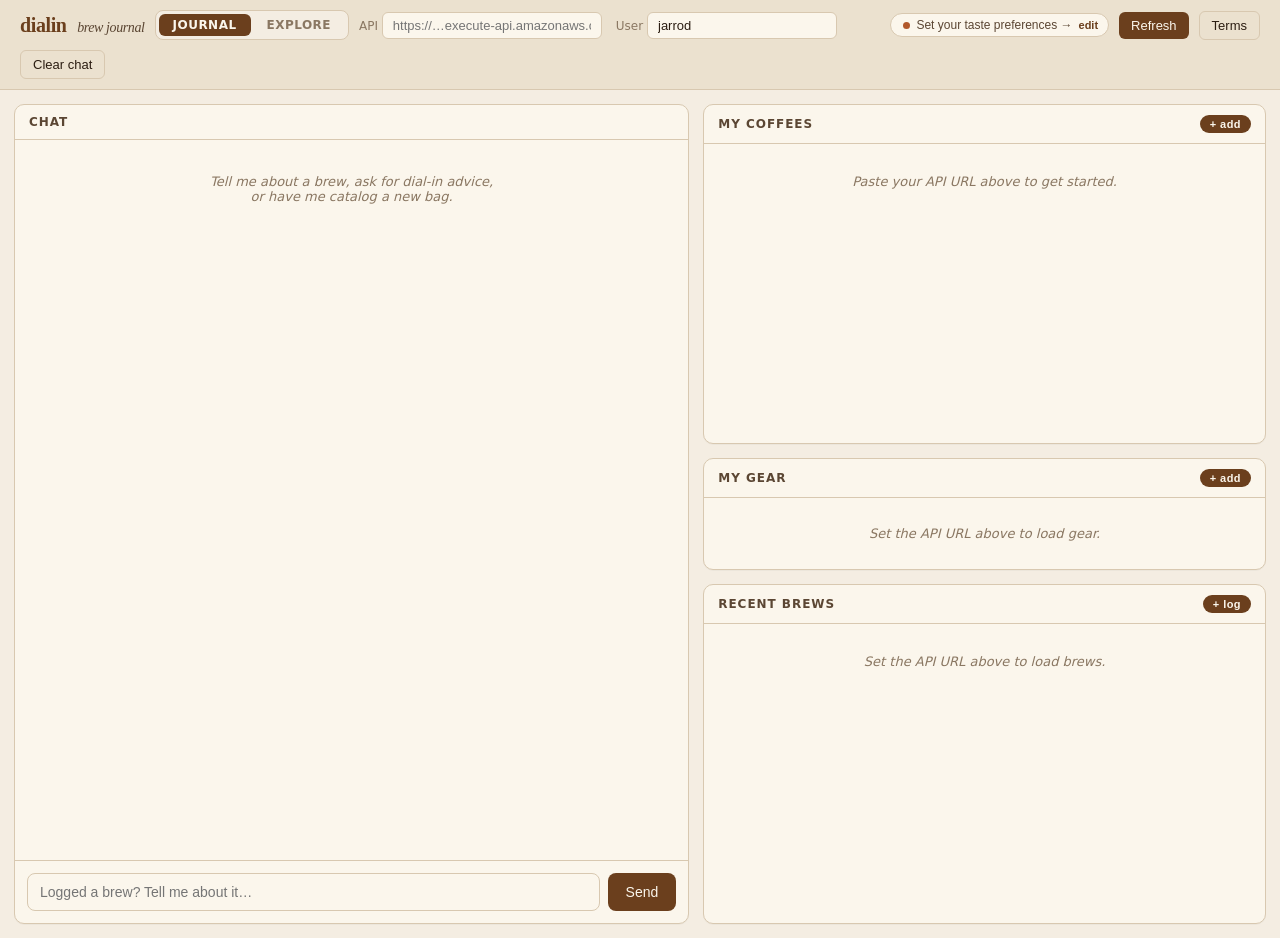
==== web/index.html @ e733ff42 "Enhance roaster listing and city filtering capabilities - Updated the `list_roasters` function to in" ====
<!doctype html>
<html lang="en">
  <head>
    <meta charset="utf-8" />
    <meta name="viewport" content="width=device-width, initial-scale=1" />
    <title>dialin · journal</title>
    <link rel="stylesheet" href="shared.css" />
    <style>
      /* ── journal-specific layout ───────────────────────────────────────── */
      main {
        display: grid;
        grid-template-columns: 1.2fr 1fr;
        gap: 14px; padding: 14px;
        height: calc(100vh - 52px);
      }
      .col { display: flex; flex-direction: column; gap: 14px; min-height: 0; }

      /* chat */
      .messages {
        flex: 1; overflow-y: auto; padding: 14px;
        display: flex; flex-direction: column; gap: 10px;
      }
      .bubble {
        max-width: 85%; padding: 10px 12px; border-radius: 12px;
        font-size: 14px; line-height: 1.5; word-wrap: break-word;
        border: 1px solid var(--line);
      }
      .bubble.user { background: #efe4d2; align-self: flex-end; border-bottom-right-radius: 4px; white-space: pre-wrap; }
      .bubble.bot  { background: #fffaf0; align-self: flex-start; border-bottom-left-radius: 4px; }
      .bubble.bot p { margin: 0 0 6px; }
      .bubble.bot p:last-child { margin-bottom: 0; }
      .bubble.bot code { background: var(--bg-2); border-radius: 3px; padding: 1px 4px; font-size: 12px; font-family: monospace; }
      .bubble small { display: block; color: var(--muted); font-size: 11px; margin-top: 4px; }
      .bubble.bot strong { font-weight: 600; }
      .composer {
        display: flex; gap: 8px; padding: 12px; border-top: 1px solid var(--line);
      }
      .composer input {
        flex: 1; background: var(--paper); color: var(--ink);
        border: 1px solid var(--line); border-radius: 8px;
        padding: 10px 12px; font-size: 14px;
      }
      .composer button {
        background: var(--accent); color: var(--paper); border: none;
        border-radius: 8px; padding: 0 18px; cursor: pointer; font-size: 14px;
      }
      .composer button:disabled { opacity: 0.5; cursor: not-allowed; }

      /* coffee cards */
      .coffee-list { padding: 10px; overflow-y: auto; flex: 1; }
      .coffee-card {
        background: var(--bg-2); border: 1px solid var(--line); border-radius: 8px;
        padding: 10px 12px; margin-bottom: 8px;
      }
      .coffee-card .row { display: flex; justify-content: space-between; align-items: baseline; gap: 8px; }
      .coffee-card .name {
        font-family: ui-serif, Georgia, serif; font-size: 15px; font-weight: 600;
      }
      .coffee-card .roaster { color: var(--accent); font-size: 12px; text-transform: uppercase; letter-spacing: 0.05em; }
      .coffee-card .meta { color: var(--muted); font-size: 12px; margin-top: 4px; display: flex; gap: 10px; flex-wrap: wrap; }
      .coffee-card .actions { display: flex; gap: 6px; margin-top: 8px; }
      .coffee-card button {
        background: transparent; color: var(--accent); border: 1px solid var(--line);
        padding: 3px 9px; border-radius: 6px; font-size: 11px; cursor: pointer;
      }
      .coffee-card button:hover { background: var(--bg); }
      .coffee-card .stock { font-variant-numeric: tabular-nums; font-weight: 600; color: var(--ink-2); font-size: 12px; }
      .coffee-card.low .stock { color: var(--warn); }

      /* brews */
      .brews { padding: 10px; overflow-y: auto; flex: 1; }
      .brew-row {
        display: grid; grid-template-columns: auto 1fr auto auto;
        gap: 10px; padding: 8px 4px; border-bottom: 1px dashed var(--line); font-size: 13px;
        align-items: start;
      }
      .brew-row:last-child { border-bottom: none; }
      .brew-row .when { color: var(--muted); font-variant-numeric: tabular-nums; font-size: 12px; padding-top: 2px; }
      .brew-row .what { display: flex; flex-direction: column; gap: 2px; }
      .brew-row .what .top { display: flex; gap: 8px; align-items: baseline; flex-wrap: wrap; }
      .brew-row .method {
        background: var(--accent); color: var(--paper); padding: 1px 8px;
        border-radius: 999px; font-size: 11px; font-weight: 600; letter-spacing: 0.04em;
      }
      .brew-row .params { color: var(--ink-2); font-size: 12px; font-variant-numeric: tabular-nums; }
      .brew-row .taste { color: var(--muted); font-size: 12px; font-style: italic; margin-top: 2px; }
      .brew-row .rating { color: var(--accent-2); font-weight: 700; font-variant-numeric: tabular-nums; white-space: nowrap; }
      .brew-row .actions { display: flex; gap: 4px; flex-shrink: 0; }
      .brew-row .actions button {
        background: transparent; color: var(--accent); border: 1px solid var(--line);
        padding: 2px 6px; border-radius: 5px; font-size: 10px; cursor: pointer;
      }
      .brew-row .actions button:hover { background: var(--bg-2); }
      .brew-row .actions button.danger { color: var(--bad); }

      /* ── onboarding overlay ────────────────────────────────────────────── */
      .onboard-overlay {
        position: fixed; inset: 0; z-index: 300;
        background: rgba(43,29,18,0.88);
        display: none; align-items: center; justify-content: center;
        padding: 20px;
      }
      .onboard-overlay.open { display: flex; }
      .onboard-card {
        background: var(--paper); border-radius: 18px;
        padding: 32px 28px; width: 520px; max-width: 100%;
        display: flex; flex-direction: column; gap: 18px;
        box-shadow: 0 40px 100px rgba(0,0,0,0.35);
        border: 1px solid var(--line);
      }
      .onboard-header { text-align: center; }
      .onboard-logo {
        font-family: ui-serif, Georgia, serif;
        font-size: 32px; font-weight: 700; color: var(--accent);
        letter-spacing: -0.02em; margin-bottom: 4px;
      }
      .onboard-sub { margin: 0; color: var(--muted); font-size: 13px; }
      .onboard-divider {
        height: 1px; background: var(--line); margin: 0;
      }
      .onboard-messages {
        display: flex; flex-direction: column; gap: 10px;
        max-height: 260px; overflow-y: auto;
        min-height: 60px;
      }
      .onboard-messages .bubble { max-width: 88%; }
      .onboard-messages .typing {
        align-self: flex-start; color: var(--muted);
        font-size: 13px; font-style: italic; padding: 4px 0;
      }
      .onboard-composer {
        display: flex; gap: 8px;
      }
      .onboard-composer input {
        flex: 1; background: var(--paper); color: var(--ink);
        border: 1px solid var(--line); border-radius: 8px;
        padding: 10px 12px; font-size: 14px;
      }
      .onboard-composer input:focus { outline: none; border-color: var(--accent); }
      .onboard-composer button {
        background: var(--accent); color: var(--paper); border: none;
        border-radius: 8px; padding: 0 18px; cursor: pointer; font-size: 14px;
        white-space: nowrap;
      }
      .onboard-composer button:disabled { opacity: 0.5; cursor: not-allowed; }
      .onboard-footer {
        display: flex; align-items: center; justify-content: space-between;
        padding-top: 4px;
      }
      .onboard-footer .skip-btn {
        background: none; border: none; color: var(--muted);
        font-size: 12px; cursor: pointer; text-decoration: underline;
        padding: 0;
      }
      .onboard-footer .skip-btn:hover { color: var(--ink); }
      .onboard-footer .done-btn {
        background: var(--accent); color: var(--paper); border: none;
        padding: 9px 20px; border-radius: 8px; font-size: 13px;
        font-weight: 600; cursor: pointer; opacity: 0.4;
        transition: opacity 0.2s;
      }
      .onboard-footer .done-btn.ready { opacity: 1; }
      .onboard-progress {
        display: flex; gap: 5px; justify-content: center;
      }
      .onboard-dot {
        width: 6px; height: 6px; border-radius: 50%;
        background: var(--line); transition: background 0.3s;
      }
      .onboard-dot.filled { background: var(--accent-2); }
    </style>
  </head>
  <body>
    <header>
      <h1>dialin <span>brew journal</span></h1>
      <nav class="page-nav">
        <a href="index.html" class="active">journal</a>
        <a href="explore.html">explore</a>
      </nav>
      <label>API <input id="api-base" placeholder="https://…execute-api.amazonaws.com" /></label>
      <span id="legacy-user-row" class="legacy-user-row">
        <label>User <input id="user-id" class="user" value="jarrod" /></label>
      </span>
      <div id="clerk-auth-root" class="clerk-auth-root" style="display: none;"></div>
      <div class="grow"></div>
      <button id="prefs-chip" class="prefs-chip" type="button" title="Edit preferences">
        <span class="dot"></span>
        <span class="text" id="prefs-chip-text">Set your taste preferences →</span>
        <span class="edit">edit</span>
      </button>
      <button id="refresh">Refresh</button>
      <button type="button" id="glossary-btn" class="ghost">Terms</button>
      <button id="reset" class="ghost">Clear chat</button>
    </header>

    <main>
      <section class="panel">
        <h2>chat</h2>
        <div id="messages" class="messages"></div>
        <form id="composer" class="composer">
          <input id="msg" placeholder="Logged a brew? Tell me about it…" autocomplete="off" />
          <button id="send" type="submit">Send</button>
        </form>
      </section>

      <div class="col">
        <section class="panel" style="flex: 1 1 0; min-height: 120px;">
          <h2>my coffees <div class="grow"></div>
            <button class="tiny" id="add-coffee-btn">+ add</button>
          </h2>
          <div id="coffee-list" class="coffee-list"></div>
        </section>

        <section class="panel" style="flex: 0 1 auto; max-height: 26%;">
          <h2>my gear <div class="grow"></div>
            <button class="tiny" id="add-equip-btn">+ add</button>
          </h2>
          <div id="equip-list" class="equip-list"></div>
        </section>

        <section class="panel" style="flex: 1 1 0; min-height: 140px;">
          <h2>recent brews <div class="grow"></div>
            <button class="tiny" id="add-brew-btn">+ log</button>
          </h2>
          <div id="brews" class="brews"></div>
        </section>
      </div>
    </main>

    <!-- Add coffee modal -->
    <div class="modal-bg" id="coffee-modal">
      <div class="modal">
        <h3>Add a coffee</h3>
        <form id="coffee-form" class="grid">
          <label class="full">Roaster
            <select name="roasterId" required><option value="">—</option></select>
          </label>
          <label>Coffee name<input name="name" required placeholder="Wote Ethiopia" /></label>
          <label>Origin<input name="origin" placeholder="Ethiopia" /></label>
          <label>Process<input name="process" placeholder="washed" /></label>
          <label>Roast date<input name="roastDate" type="date" /></label>
          <label>Bag weight (g)<input name="weightG" type="number" step="1" min="0" /></label>
          <label class="full">Notes<textarea name="notes" placeholder="flavor notes from the bag…"></textarea></label>
        </form>
        <div class="modal-actions">
          <button type="button" data-close>Cancel</button>
          <button type="button" class="primary" id="coffee-submit">Add</button>
        </div>
      </div>
    </div>

    <!-- Add / edit roaster modal (inline add from coffee form) -->
    <div class="modal-bg" id="roaster-modal">
      <div class="modal">
        <h3 id="roaster-modal-title">Add a roaster</h3>
        <form id="roaster-form" class="grid">
          <label>Name<input name="name" required placeholder="Sey" /></label>
          <label>City<input name="city" placeholder="Brooklyn" /></label>
          <label>Country<input name="country" placeholder="US" value="US" /></label>
          <label>Website<input name="website" placeholder="https://seycoffee.com" /></label>
          <label class="full">Notes<textarea name="notes" placeholder="ships fresh, great Ethiopians…"></textarea></label>
        </form>
        <div class="modal-actions">
          <button type="button" data-close>Cancel</button>
          <button type="button" class="primary" id="roaster-submit">Add</button>
        </div>
      </div>
    </div>

    <!-- Log brew modal -->
    <div class="modal-bg" id="brew-modal">
      <div class="modal">
        <h3>Log a brew</h3>
        <form id="brew-form" class="grid">
          <label class="full">Coffee
            <select name="coffeeId" required></select>
          </label>
          <label>Method
            <select name="method" required>
              <option>V60</option><option>AeroPress</option><option>Espresso</option>
              <option>Chemex</option><option>Kalita</option><option>Origami</option>
              <option>OXO Rapid Brewer</option>
              <option>FrenchPress</option><option>Moka</option><option>ColdBrew</option>
            </select>
          </label>
          <label>Rating (1-10)<input name="rating" type="number" min="1" max="10" /></label>
          <label>Dose (g)<input name="doseG" type="number" step="0.1" min="0" /></label>
          <label>Yield / water (g)<input name="yieldG" type="number" step="1" min="0" /></label>
          <label>Time (sec)<input name="timeS" type="number" min="0" /></label>
          <label>Temp (°C)<input name="tempC" type="number" step="0.5" min="0" /></label>
          <label>Grind setting<input name="grind" placeholder="Ode 5" /></label>
          <label>Grinder
            <select name="grinderId"><option value="">—</option></select>
          </label>
          <label>Machine
            <select name="machineId"><option value="">—</option></select>
          </label>
          <label>Brewer
            <select name="brewerId"><option value="">—</option></select>
          </label>
          <label class="full">Taste<input name="taste" placeholder="balanced, sour, bitter…" /></label>
          <label class="full">Notes<textarea name="notes"></textarea></label>
        </form>
        <div class="modal-actions">
          <button type="button" data-close>Cancel</button>
          <button type="button" class="primary" id="brew-submit">Log</button>
        </div>
      </div>
    </div>

    <!-- Add / edit equipment modal -->
    <div class="modal-bg" id="equip-modal">
      <div class="modal">
        <h3>Add gear</h3>
        <form id="equip-form" class="grid">
          <label>Type
            <select name="equipType" required>
              <option value="GRINDER">Grinder</option>
              <option value="MACHINE">Espresso machine</option>
              <option value="BREWER">Brewer</option>
              <option value="KETTLE">Kettle</option>
            </select>
          </label>
          <label>Name<input name="name" placeholder="Niche Zero" required /></label>
          <label>Brand<input name="brand" placeholder="Niche" /></label>
          <label>Model<input name="model" placeholder="Zero" /></label>
          <label class="full">Notes<textarea name="notes" placeholder="burrs, mods, anything memorable…"></textarea></label>
        </form>
        <div class="modal-actions">
          <button type="button" data-close>Cancel</button>
          <button type="button" class="primary" id="equip-submit">Add</button>
        </div>
      </div>
    </div>

    <!-- Edit brew modal -->
    <div class="modal-bg" id="brew-edit-modal">
      <div class="modal">
        <h3>Edit brew</h3>
        <form id="brew-edit-form" class="grid">
          <input type="hidden" name="brewId" />
          <label>Method
            <select name="method" required>
              <option>V60</option><option>AeroPress</option><option>Espresso</option>
              <option>Chemex</option><option>Kalita</option><option>Origami</option>
              <option>OXO Rapid Brewer</option>
              <option>FrenchPress</option><option>Moka</option><option>ColdBrew</option>
            </select>
          </label>
          <label>Rating (1-10)<input name="rating" type="number" min="1" max="10" /></label>
          <label>Dose (g)<input name="doseG" type="number" step="0.1" min="0" /></label>
          <label>Yield / water (g)<input name="yieldG" type="number" step="1" min="0" /></label>
          <label>Time (sec)<input name="timeS" type="number" min="0" /></label>
          <label>Temp (°C)<input name="tempC" type="number" step="0.5" min="0" /></label>
          <label>Grind setting<input name="grind" placeholder="Ode 5" /></label>
          <label>Grinder<select name="grinderId"><option value="">—</option></select></label>
          <label>Machine<select name="machineId"><option value="">—</option></select></label>
          <label>Brewer<select name="brewerId"><option value="">—</option></select></label>
          <label class="full">Taste<input name="taste" placeholder="balanced, sour, bitter…" /></label>
          <label class="full">Notes<textarea name="notes"></textarea></label>
        </form>
        <div class="modal-actions">
          <button type="button" data-close>Cancel</button>
          <button type="button" class="primary" id="brew-edit-submit">Save changes</button>
        </div>
      </div>
    </div>

    <!-- Preferences modal -->
    <div class="modal-bg" id="prefs-modal">
      <div class="modal" style="min-width: 440px; max-width: 540px;">
        <h3>Taste preferences</h3>
        <form id="prefs-form" class="grid">
          <label>Home city<input name="homeCity" placeholder="Phoenix, AZ" /></label>
          <label>Roast level
            <select name="preferredRoastLevel">
              <option value="">—</option>
              <option value="ultralight">ultralight (Nordic-style clarity)</option>
              <option value="light">light</option>
              <option value="medium-light">medium-light</option>
              <option value="medium">medium</option>
              <option value="medium-dark">medium-dark</option>
              <option value="dark">dark</option>
            </select>
          </label>
          <label>Experimental / co-ferment lots
            <select name="experimentalPreference">
              <option value="">— neutral</option>
              <option value="open">open to them</option>
              <option value="seek">actively seek them</option>
            </select>
          </label>
          <label class="full">How you find coffee
            <div class="chip-input-group" data-field="discoveryChannels">
              <input class="chip-input" placeholder="subscription boxes, IG drops, Sprudge, cafés…" />
            </div>
          </label>
          <label class="full">Preferred origins
            <div class="chip-input-group" data-field="preferredOrigins">
              <input class="chip-input" placeholder="Ethiopia, Kenya…" />
            </div>
          </label>
          <label class="full">Preferred processes
            <div class="chip-input-group" data-field="preferredProcesses">
              <input class="chip-input" placeholder="washed, natural, anaerobic…" />
            </div>
          </label>
          <label class="full">Favorite roasters
            <div class="chip-input-group" data-field="favoriteRoasters">
              <input class="chip-input" placeholder="Sey, Shoebox, Dak…" />
            </div>
          </label>
          <label class="full">Favorite cafes
            <div class="chip-input-group" data-field="favoriteCafes">
              <input class="chip-input" placeholder="Devoción, Heart…" />
            </div>
          </label>
          <label class="full">Disliked notes
            <div class="chip-input-group" data-field="dislikedNotes">
              <input class="chip-input" placeholder="smoky, ashy…" />
            </div>
          </label>
          <label class="full">Notes<textarea name="notes" placeholder="anything else the bot should remember"></textarea></label>
        </form>
        <div class="modal-actions">
          <button type="button" data-close>Cancel</button>
          <button type="button" class="primary" id="prefs-submit">Save</button>
        </div>
      </div>
    </div>

    <!-- Onboarding overlay (first-time setup) -->
    <div id="onboard-overlay" class="onboard-overlay">
      <div class="onboard-card">
        <div class="onboard-header">
          <div class="onboard-logo">☕ dialin</div>
          <p class="onboard-sub">your specialty coffee dial-in coach</p>
        </div>
        <hr class="onboard-divider" />
        <div id="onboard-messages" class="onboard-messages"></div>
        <form id="onboard-composer" class="onboard-composer">
          <input id="onboard-msg" placeholder="Type your answer…" autocomplete="off" />
          <button id="onboard-send" type="submit">Send</button>
        </form>
        <div class="onboard-progress">
          <div class="onboard-dot" id="odot-0"></div>
          <div class="onboard-dot" id="odot-1"></div>
          <div class="onboard-dot" id="odot-2"></div>
          <div class="onboard-dot" id="odot-3"></div>
        </div>
        <div class="onboard-footer">
          <button class="skip-btn" id="onboard-skip">Skip setup</button>
          <button class="done-btn" id="onboard-done">Done, let's brew! →</button>
        </div>
      </div>
    </div>

    <div id="toast" class="toast"></div>

    <script src="dialin-config.js"></script>
    <script src="shared.js?v=8"></script>
    <script>
      // ── DOM refs ──────────────────────────────────────────────────────────
      const apiInput    = document.getElementById("api-base");
      const userInput   = document.getElementById("user-id");
      const messagesEl  = document.getElementById("messages");
      const composer    = document.getElementById("composer");
      const msgInput    = document.getElementById("msg");
      const sendBtn     = document.getElementById("send");
      const coffeeListEl = document.getElementById("coffee-list");
      const equipListEl  = document.getElementById("equip-list");
      const brewsEl      = document.getElementById("brews");
      const coffeeForm   = document.getElementById("coffee-form");
      const brewForm     = document.getElementById("brew-form");
      const equipForm    = document.getElementById("equip-form");
      const roasterForm  = document.getElementById("roaster-form");
      const prefsForm    = document.getElementById("prefs-form");
      const coffeeModal  = document.getElementById("coffee-modal");
      const roasterModal = document.getElementById("roaster-modal");
      const brewModal    = document.getElementById("brew-modal");
      const equipModal   = document.getElementById("equip-modal");
      const brewEditModal = document.getElementById("brew-edit-modal");
      const prefsModal   = document.getElementById("prefs-modal");
      const toastEl      = document.getElementById("toast");
      const refreshBtn   = document.getElementById("refresh");

      // ── state ─────────────────────────────────────────────────────────────
      let _equipmentCache = [];
      let _roasterCache   = [];
      let _pendingRoasterSelectField = null;
      let _pendingGearSelectField    = null;
      let _editingBrewId  = null;

      initSharedInputs(
        () => { _onboardBooted = false; loadAll(); },
        () => { _onboardBooted = false; renderChat(); loadAll(); }
      );

      // ── chat ──────────────────────────────────────────────────────────────
      function chatStorageKey() {
        return "dialin.chat." + storageUserKey();
      }
      function loadChat() {
        try { return trimChatHistory(JSON.parse(localStorage.getItem(chatStorageKey()) || "[]")); }
        catch { return []; }
      }
      function saveChat(history) {
        localStorage.setItem(chatStorageKey(), JSON.stringify(trimChatHistory(history)));
      }

      function addBubble(role, text) {
        const div = document.createElement("div");
        div.className = "bubble " + (role === "USER" ? "user" : "bot");
        if (role === "BOT") renderMarkdown(div, text);
        else div.textContent = text;
        messagesEl.appendChild(div);
        messagesEl.scrollTop = messagesEl.scrollHeight;
      }

      function renderChat() {
        messagesEl.innerHTML = "";
        const hist = loadChat();
        if (!hist.length) {
          messagesEl.innerHTML =
            '<div class="empty">Tell me about a brew, ask for dial-in advice,<br>or have me catalog a new bag.</div>';
          return;
        }
        hist.forEach((m) => addBubble(m.role, m.text));
      }

      composer.addEventListener("submit", async (e) => {
        e.preventDefault();
        const text = msgInput.value.trim();
        if (!text) return;
        const history = loadChat();
        addBubble("USER", text);
        msgInput.value = "";
        sendBtn.disabled = true;
        try {
          const data = await api("/chat", {
            method: "POST",
            body: authedJsonBody(withClientTimezone({ message: text, history })),
          });
          if (data.history) saveChat(data.history);
          else saveChat([...history, { role: "USER", text }, { role: "BOT", text: data.reply }]);
          addBubble("BOT", data.reply || "(no reply)");
          await loadRoasters();
          await loadCoffees();
          loadEquipment(); loadBrews();
        } catch (err) {
          addBubble("BOT", "[error] " + err.message);
        } finally {
          sendBtn.disabled = false;
          msgInput.focus();
        }
      });

      document.getElementById("reset").addEventListener("click", () => {
        localStorage.removeItem(chatStorageKey());
        renderChat();
      });

      // ── coffees ───────────────────────────────────────────────────────────
      /** Denormalized `roaster` from API or resolve from `_roasterCache` by `roasterId`. */
      function coffeeRoasterLabel(c) {
        const t = (c.roaster || "").trim();
        if (t) return t;
        const rid = String(c.roasterId || "").trim();
        if (rid && _roasterCache.length) {
          const hit = _roasterCache.find((r) => r.roasterId === rid);
          if (hit && (hit.name || "").trim()) return hit.name.trim();
        }
        return "";
      }

      async function loadCoffees() {
        if (!apiInput.value.trim()) return;
        try {
          const data = await api(withLegacyUserQuery("/coffees"));
          renderCoffees(data.coffees || []);
          fillCoffeeSelect(data.coffees || []);
        } catch (err) {
          coffeeListEl.innerHTML = `<div class="empty">${err.message}</div>`;
        }
      }

      function renderCoffees(items) {
        if (!items.length) {
          coffeeListEl.innerHTML = '<div class="empty">No coffees yet. Click + add.</div>';
          return;
        }
        coffeeListEl.innerHTML = "";
        items.forEach((c) => {
          const rn = coffeeRoasterLabel(c);
          const ds = daysSince(c.roastDate);
          const card = document.createElement("div");
          const lowStock = c.gramsRemaining != null && c.gramsRemaining < 50;
          card.className = "coffee-card" + (lowStock ? " low" : "");
          card.innerHTML = `
            <div class="row">
              <span class="name">${escapeHtml(c.name)}</span>
              ${c.gramsRemaining != null ? `<span class="stock">${c.gramsRemaining}g left</span>` : ""}
            </div>
            ${rn ? `<div class="roaster">${escapeHtml(rn)}</div>` : ""}
            <div class="meta">
              ${c.origin ? `<span>${escapeHtml(c.origin)}</span>` : ""}
              ${c.process ? `<span>${escapeHtml(c.process)}</span>` : ""}
              ${ds != null ? `<span>${ds}d since roast</span>` : ""}
            </div>
            <div class="actions">
              <button data-action="brew" data-id="${c.coffeeId}">Log brew</button>
              <button data-action="archive" data-id="${c.coffeeId}" class="danger">Archive</button>
            </div>
          `;
          coffeeListEl.appendChild(card);
        });

        coffeeListEl.querySelectorAll('[data-action="brew"]').forEach((btn) => {
          btn.addEventListener("click", () => {
            brewForm.elements.coffeeId.value = btn.dataset.id;
            openModal(brewModal);
          });
        });
        coffeeListEl.querySelectorAll('[data-action="archive"]').forEach((btn) => {
          btn.addEventListener("click", async () => {
            if (!confirm("Archive this coffee?")) return;
            try {
              await api(`/coffees/${encodeURIComponent(btn.dataset.id)}`, {
                method: "PATCH",
                body: authedJsonBody({ archived: true }),
              });
              toast("Coffee archived");
              loadCoffees();
            } catch (err) { toast(err.message, true); }
          });
        });
      }

      function fillCoffeeSelect(items) {
        const sel = brewForm.elements.coffeeId;
        if (!sel) return;
        const prev = sel.value;
        sel.innerHTML = '<option value="">—</option>';
        items.forEach((c) => {
          const opt = document.createElement("option");
          opt.value = c.coffeeId;
          const rn = coffeeRoasterLabel(c);
          opt.textContent = rn ? `${c.name} — ${rn}` : c.name;
          sel.appendChild(opt);
        });
        if (prev) sel.value = prev;
      }

      // ── brews ─────────────────────────────────────────────────────────────
      async function loadBrews() {
        if (!apiInput.value.trim()) return;
        try {
          const data = await api(withLegacyUserQuery("/brews", "limit=20"));
          renderBrews(data.brews || []);
        } catch (err) {
          brewsEl.innerHTML = `<div class="empty">${err.message}</div>`;
        }
      }

      function renderBrews(items) {
        if (!items.length) {
          brewsEl.innerHTML = '<div class="empty">No brews logged yet.</div>';
          return;
        }
        brewsEl.innerHTML = "";
        items.forEach((b) => {
          const dose = b.doseG, yld = b.yieldG ?? b.waterG;
          const ratio = b.ratio ? `1:${Number(b.ratio).toFixed(1)}` : "";
          const time = b.timeS ? `${Math.floor(b.timeS/60)}:${String(b.timeS%60).padStart(2,"0")}` : "";
          const params = [
            dose ? `${dose}g` : "",
            yld  ? `→ ${yld}g` : "",
            ratio, time,
            b.grind ? `grind ${b.grind}` : "",
          ].filter(Boolean).join("  ·  ");

          const row = document.createElement("div");
          row.className = "brew-row";
          row.innerHTML = `
            <div class="when">${fmtTime(b.createdAt)}</div>
            <div class="what">
              <div class="top">
                <span class="method">${escapeHtml(b.method)}</span>
                <span class="params">${escapeHtml(params)}</span>
              </div>
              ${b.taste ? `<div class="taste">${escapeHtml(b.taste)}${b.notes ? " — " + escapeHtml(b.notes) : ""}</div>` : (b.notes ? `<div class="taste">${escapeHtml(b.notes)}</div>` : "")}
            </div>
            <div class="rating">${b.rating ? b.rating + "/10" : ""}</div>
            <div class="actions">
              <button data-action="edit-brew" data-brew='${JSON.stringify(b).replace(/'/g, "&#39;")}'>Edit</button>
              <button data-action="del-brew" data-id="${b.brewId}" class="danger">Del</button>
            </div>
          `;
          brewsEl.appendChild(row);
        });

        brewsEl.querySelectorAll('[data-action="edit-brew"]').forEach((btn) => {
          btn.addEventListener("click", () => openEditBrewModal(JSON.parse(btn.dataset.brew)));
        });
        brewsEl.querySelectorAll('[data-action="del-brew"]').forEach((btn) => {
          btn.addEventListener("click", async () => {
            if (!confirm("Delete this brew permanently?")) return;
            try {
              await api(withLegacyUserQuery(`/brews/${encodeURIComponent(btn.dataset.id)}`), { method: "DELETE" });
              toast("Brew deleted.");
              await loadBrews();
            } catch (err) { toast(err.message, true); }
          });
        });
      }

      function openEditBrewModal(b) {
        _editingBrewId = b.brewId;
        const f = document.getElementById("brew-edit-form");
        f.elements.brewId.value  = b.brewId;
        f.elements.method.value  = b.method || "V60";
        f.elements.rating.value  = b.rating || "";
        f.elements.doseG.value   = b.doseG  || "";
        f.elements.yieldG.value  = b.yieldG ?? b.waterG ?? "";
        f.elements.timeS.value   = b.timeS  || "";
        f.elements.tempC.value   = b.tempC  || "";
        f.elements.grind.value   = b.grind  || "";
        f.elements.taste.value   = b.taste  || "";
        f.elements.notes.value   = b.notes  || "";
        fillEquipSelectsInForm(f);
        setTimeout(() => {
          if (b.grinderId) f.elements.grinderId.value = b.grinderId;
          if (b.machineId) f.elements.machineId.value = b.machineId;
          if (b.brewerId)  f.elements.brewerId.value  = b.brewerId;
        }, 30);
        openModal(brewEditModal);
      }

      function fillEquipSelectsInForm(f) {
        [["grinderId","GRINDER"], ["machineId","MACHINE"], ["brewerId","BREWER"]].forEach(([field, type]) => {
          const sel = f.elements[field];
          if (!sel) return;
          sel.innerHTML = '<option value="">—</option>';
          _equipmentCache.filter(e => (e.equipType || "").toString().toUpperCase() === type).forEach(e => {
            const opt = document.createElement("option");
            opt.value = e.equipId; opt.textContent = e.name;
            sel.appendChild(opt);
          });
        });
      }

      // ── roasters (silent — only for coffee form dropdown) ─────────────────
      async function loadRoasters() {
        if (!apiInput.value.trim()) return;
        try {
          const data = await api(withLegacyUserQuery("/roasters"));
          _roasterCache = data.roasters || [];
          fillRoasterSelect(_roasterCache);
        } catch { /* silent */ }
      }

      function fillRoasterSelect(items) {
        const sel = coffeeForm.elements.roasterId;
        if (!sel) return;
        const prev = sel.value;
        sel.innerHTML = '<option value="">—</option>';
        items.forEach((r) => {
          const opt = document.createElement("option");
          opt.value = r.roasterId;
          opt.textContent = r.city ? `${r.name} (${r.city})` : r.name;
          sel.appendChild(opt);
        });
        const addNew = document.createElement("option");
        addNew.value = "__add_new_roaster__";
        addNew.textContent = "+ Add new roaster…";
        sel.appendChild(addNew);
        if (prev && prev !== "__add_new_roaster__") sel.value = prev;

        sel.onchange = () => {
          if (sel.value !== "__add_new_roaster__") return;
          sel.value = "";
          _pendingRoasterSelectField = "roasterId";
          resetRoasterModal();
          openModal(roasterModal);
        };
      }

      let _editingRoasterId = null;
      function resetRoasterModal() {
        _editingRoasterId = null;
        roasterForm.reset();
        roasterForm.elements.country.value = "US";
        document.getElementById("roaster-modal-title").textContent = "Add a roaster";
        document.getElementById("roaster-submit").textContent = "Add";
      }

      // ── equipment ─────────────────────────────────────────────────────────
      const EQUIP_TYPE_LABELS = { GRINDER: "Grinder", MACHINE: "Machine", BREWER: "Brewer", KETTLE: "Kettle" };
      const GEAR_FIELD_TO_TYPE = { grinderId: "GRINDER", machineId: "MACHINE", brewerId: "BREWER" };
      const ADD_NEW_VALUE = "__add_new__";
      let _editingEquipId = null;

      async function loadEquipment() {
        if (!apiInput.value.trim()) return;
        try {
          const data = await api(withLegacyUserQuery("/equipment"));
          _equipmentCache = data.equipment || [];
          renderEquipment(_equipmentCache);
          fillEquipSelects(_equipmentCache);
        } catch (err) {
          equipListEl.innerHTML = `<div class="empty">${err.message}</div>`;
        }
      }

      function renderEquipment(items) {
        if (!items.length) {
          equipListEl.innerHTML = '<div class="empty">No gear yet. Click + add.</div>';
          return;
        }
        equipListEl.innerHTML = "";
        items.forEach((e) => {
          const sub = [e.brand, e.model].filter(Boolean).join(" ");
          const row = document.createElement("div");
          row.className = "equip-row";
          row.innerHTML = `
            <div class="type">${escapeHtml(EQUIP_TYPE_LABELS[e.equipType] || e.equipType)}</div>
            <div>
              <div class="name">${escapeHtml(e.name)}</div>
              ${sub ? `<div class="meta">${escapeHtml(sub)}</div>` : ""}
              <div class="actions">
                <button data-action="edit" data-id="${e.equipId}">Edit</button>
                <button data-action="archive" data-id="${e.equipId}" class="danger">Retire</button>
              </div>
            </div>
          `;
          equipListEl.appendChild(row);
        });
        equipListEl.querySelectorAll('[data-action="edit"]').forEach((btn) => {
          btn.addEventListener("click", () => {
            const item = _equipmentCache.find(e => e.equipId === btn.dataset.id);
            if (item) openEditEquipModal(item);
          });
        });
        equipListEl.querySelectorAll('[data-action="archive"]').forEach((btn) => {
          btn.addEventListener("click", async () => {
            if (!confirm("Retire this gear?")) return;
            try {
              await api(`/equipment/${encodeURIComponent(btn.dataset.id)}`, {
                method: "PATCH", body: authedJsonBody({ archived: true }),
              });
              toast("Gear retired");
              loadEquipment();
            } catch (err) { toast(err.message, true); }
          });
        });
      }

      function fillEquipSelects(items) {
        for (const [field, type] of Object.entries(GEAR_FIELD_TO_TYPE)) {
          const sel = brewForm.elements[field];
          if (!sel) continue;
          const prev = sel.value;
          sel.innerHTML = '<option value="">—</option>';
          items.filter(e => (e.equipType || "").toString().toUpperCase() === type).forEach(e => {
            const opt = document.createElement("option");
            opt.value = e.equipId; opt.textContent = e.name;
            sel.appendChild(opt);
          });
          const addNew = document.createElement("option");
          addNew.value = ADD_NEW_VALUE; addNew.textContent = "+ Add new gear…";
          sel.appendChild(addNew);
          if (prev && prev !== ADD_NEW_VALUE) sel.value = prev;
        }
      }

      function wireBrewGearSelects() {
        for (const field of Object.keys(GEAR_FIELD_TO_TYPE)) {
          const sel = brewForm.elements[field];
          if (!sel) continue;
          sel.addEventListener("change", () => {
            if (sel.value !== ADD_NEW_VALUE) return;
            sel.value = "";
            _pendingGearSelectField = field;
            equipForm.elements.equipType.value = GEAR_FIELD_TO_TYPE[field];
            openModal(equipModal);
          });
        }
      }

      function openEditEquipModal(item) {
        _editingEquipId = item.equipId;
        equipForm.elements.equipType.value = (item.equipType || "GRINDER").toString().toUpperCase();
        equipForm.elements.name.value  = item.name  || "";
        equipForm.elements.brand.value = item.brand || "";
        equipForm.elements.model.value = item.model || "";
        equipForm.elements.notes.value = item.notes || "";
        equipModal.querySelector("h3").textContent = "Edit gear";
        document.getElementById("equip-submit").textContent = "Save";
        openModal(equipModal);
      }

      function resetEquipModal() {
        _editingEquipId = null;
        equipForm.reset();
        equipModal.querySelector("h3").textContent = "Add gear";
        document.getElementById("equip-submit").textContent = "Add";
      }

      // ── preferences chip ──────────────────────────────────────────────────
      const CHIP_FIELDS = ["discoveryChannels","preferredOrigins","preferredProcesses","favoriteRoasters","favoriteCafes","dislikedNotes"];

      function renderPrefsChip(p) {
        const parts = [];
        if (p.homeCity)               parts.push(p.homeCity);
        if (p.preferredRoastLevel)    parts.push(p.preferredRoastLevel + " roasts");
        if (p.experimentalPreference === "seek") parts.push("seeks experimental lots");
        else if (p.experimentalPreference === "open") parts.push("open to experimental lots");
        if (p.discoveryChannels?.length) parts.push(p.discoveryChannels.slice(0, 2).join(", "));
        if (p.preferredOrigins?.length) parts.push(p.preferredOrigins.slice(0,3).join(", "));
        if (p.preferredProcesses?.length) parts.push(p.preferredProcesses.slice(0,2).join("/"));
        document.getElementById("prefs-chip-text").textContent =
          parts.length ? parts.join(" · ") : "Set your taste preferences →";
      }

      async function loadPreferences() {
        if (!apiInput.value.trim()) return;
        try {
          const data = await api(withLegacyUserQuery("/profile"));
          renderPrefsChip(data.profile || {});
        } catch { /* silent */ }
      }

      function renderChipField(field, values) {
        const group = prefsForm.querySelector(`.chip-input-group[data-field="${field}"]`);
        if (!group) return;
        group.querySelectorAll(".chip").forEach(c => c.remove());
        const input = group.querySelector(".chip-input");
        values.forEach((v) => {
          const chip = document.createElement("span");
          chip.className = "chip"; chip.dataset.value = v;
          chip.innerHTML = `${escapeHtml(v)}<button type="button" aria-label="remove">×</button>`;
          chip.querySelector("button").addEventListener("click", () => chip.remove());
          group.insertBefore(chip, input);
        });
      }
      function readChipField(field) {
        const group = prefsForm.querySelector(`.chip-input-group[data-field="${field}"]`);
        return group ? [...group.querySelectorAll(".chip")].map(c => c.dataset.value) : [];
      }

      document.getElementById("prefs-chip").addEventListener("click", async () => {
        if (!apiInput.value.trim()) return;
        try {
          const data = await api(withLegacyUserQuery("/profile"));
          const p = data.profile || {};
          prefsForm.elements.homeCity.value = p.homeCity || "";
          prefsForm.elements.preferredRoastLevel.value = p.preferredRoastLevel || "";
          prefsForm.elements.experimentalPreference.value = p.experimentalPreference || "";
          prefsForm.elements.notes.value = p.notes || "";
          CHIP_FIELDS.forEach(f => renderChipField(f, p[f] || []));
          openModal(prefsModal);
        } catch (err) { toast(err.message, true); }
      });

      prefsForm.querySelectorAll(".chip-input-group").forEach((group) => {
        const input = group.querySelector(".chip-input");
        const field = group.dataset.field;
        input.addEventListener("keydown", (ev) => {
          if (ev.key === "Enter" || ev.key === ",") {
            ev.preventDefault();
            const val = input.value.trim().replace(/,$/, "");
            if (val && !readChipField(field).map(v => v.toLowerCase()).includes(val.toLowerCase())) {
              renderChipField(field, [...readChipField(field), val]);
            }
            input.value = "";
          } else if (ev.key === "Backspace" && !input.value) {
            group.querySelectorAll(".chip").forEach((c, i, a) => { if (i === a.length - 1) c.remove(); });
          }
        });
        input.addEventListener("blur", () => {
          const val = input.value.trim();
          if (val) { renderChipField(field, [...readChipField(field), val]); input.value = ""; }
        });
      });

      // ── form submit handlers ──────────────────────────────────────────────
      document.getElementById("coffee-submit").addEventListener("click", async () => {
        const fd = new FormData(coffeeForm);
        const body = {};
        for (const [k, v] of fd.entries()) {
          if (!v) continue;
          body[k] = k === "weightG" ? Number(v) : v;
        }
        if (body.roasterId) {
          const r = _roasterCache.find(r => r.roasterId === body.roasterId);
          if (r) body.roaster = r.name;
        }
        try {
          await api("/coffees", { method: "POST", body: authedJsonBody(body) });
          coffeeForm.reset(); closeModal(coffeeModal); toast("Coffee added"); loadCoffees();
        } catch (err) { toast(err.message, true); }
      });

      document.getElementById("brew-submit").addEventListener("click", async () => {
        const fd = new FormData(brewForm);
        const body = {};
        const nums = new Set(["doseG","yieldG","tempC"]);
        const ints = new Set(["rating","timeS"]);
        for (const [k, v] of fd.entries()) {
          if (!v) continue;
          body[k] = nums.has(k) ? Number(v) : ints.has(k) ? parseInt(v,10) : v;
        }
        try {
          await api("/brews", { method: "POST", body: authedJsonBody(body) });
          brewForm.reset(); closeModal(brewModal); toast("Brew logged"); loadBrews(); loadCoffees();
        } catch (err) { toast(err.message, true); }
      });

      const equipSubmitBtn = document.getElementById("equip-submit");
      document.getElementById("equip-submit").addEventListener("click", async () => {
        if (equipSubmitBtn.dataset.saving === "1") return;
        equipSubmitBtn.dataset.saving = "1";
        equipSubmitBtn.disabled = true;
        const fd = new FormData(equipForm);
        const body = {};
        for (const [k, v] of fd.entries()) { if (v) body[k] = v; }
        try {
          if (_editingEquipId) {
            await api(`/equipment/${encodeURIComponent(_editingEquipId)}`, { method: "PATCH", body: authedJsonBody(body) });
            resetEquipModal(); closeModal(equipModal); toast("Gear updated"); loadEquipment();
          } else {
            const data = await api("/equipment", { method: "POST", body: authedJsonBody(body) });
            const newId = data?.equipment?.equipId;
            const nr = data?.nameResolution;
            resetEquipModal(); closeModal(equipModal);
            let msg = "Gear added";
            if (data?.nameResolution?.reusedDuplicate) {
              msg = "Already in your gear list (no duplicate)";
            } else if (nr?.kind === "alias" && data?.equipment?.name) {
              msg = `Gear added as “${data.equipment.name}” (recognized name)`;
            } else if (nr?.kind === "whitespace") {
              msg = "Gear added (cleaned up spacing)";
            }
            toast(msg);
            await loadEquipment();
            if (_pendingGearSelectField && newId) {
              const sel = brewForm.elements[_pendingGearSelectField];
              if (sel) sel.value = newId;
            }
            _pendingGearSelectField = null;
          }
        } catch (err) { toast(err.message, true); }
        finally {
          equipSubmitBtn.dataset.saving = "0";
          equipSubmitBtn.disabled = false;
        }
      });

      document.getElementById("roaster-submit").addEventListener("click", async () => {
        const fd = new FormData(roasterForm);
        const body = {};
        for (const [k, v] of fd.entries()) { if (v) body[k] = v; }
        try {
          if (_editingRoasterId) {
            await api(`/roasters/${encodeURIComponent(_editingRoasterId)}`, { method: "PATCH", body: authedJsonBody(body) });
            resetRoasterModal(); closeModal(roasterModal); toast("Roaster updated"); await loadRoasters();
          } else {
            const data = await api("/roasters", { method: "POST", body: authedJsonBody(body) });
            const newId = data?.roaster?.roasterId;
            resetRoasterModal(); closeModal(roasterModal); toast("Roaster added");
            await loadRoasters();
            if (_pendingRoasterSelectField && newId) {
              const sel = coffeeForm.elements[_pendingRoasterSelectField];
              if (sel) sel.value = newId;
            }
            _pendingRoasterSelectField = null;
          }
        } catch (err) { toast(err.message, true); }
      });

      document.getElementById("prefs-submit").addEventListener("click", async () => {
        const fd = new FormData(prefsForm);
        const body = {};
        const homeCity = (fd.get("homeCity") || "").trim();
        const roastLevel = (fd.get("preferredRoastLevel") || "").trim();
        const notes = (fd.get("notes") || "").trim();
        if (homeCity)    body.homeCity = homeCity;
        if (roastLevel)  body.preferredRoastLevel = roastLevel;
        if (notes)       body.notes = notes;
        body.experimentalPreference = (fd.get("experimentalPreference") || "").trim();
        CHIP_FIELDS.forEach(f => { body[f] = readChipField(f); });
        try {
          const data = await api("/profile", { method: "PATCH", body: authedJsonBody(body) });
          renderPrefsChip(data.profile || {});
          closeModal(prefsModal); toast("Preferences saved");
        } catch (err) { toast(err.message, true); }
      });

      document.getElementById("brew-edit-submit").addEventListener("click", async () => {
        const f = document.getElementById("brew-edit-form");
        if (!f.reportValidity()) return;
        const fd = new FormData(f);
        const brewId = fd.get("brewId");
        const body = {};
        ["doseG","yieldG","timeS","tempC","rating"].forEach(k => { if (fd.get(k)) body[k] = parseFloat(fd.get(k)); });
        ["method","grind","taste","notes","grinderId","machineId","brewerId"].forEach(k => { if (fd.get(k)) body[k] = fd.get(k); });
        try {
          await api(withLegacyUserQuery(`/brews/${encodeURIComponent(brewId)}`), {
            method: "PATCH", body: authedJsonBody(body),
          });
          toast("Brew updated."); closeModal(brewEditModal); _editingBrewId = null; await loadBrews();
        } catch (err) { toast(err.message, true); }
      });

      // ── modal wiring ──────────────────────────────────────────────────────
      initModalClose((bg) => {
        if (bg === equipModal)    { _pendingGearSelectField = null; resetEquipModal(); }
        if (bg === roasterModal)  { _pendingRoasterSelectField = null; resetRoasterModal(); }
        if (bg === brewEditModal) _editingBrewId = null;
      });
      initCoffeeGlossary("glossary-btn");

      document.getElementById("add-coffee-btn").addEventListener("click", () => openModal(coffeeModal));
      document.getElementById("add-brew-btn").addEventListener("click",   () => openModal(brewModal));
      document.getElementById("add-equip-btn").addEventListener("click",  () => openModal(equipModal));
      refreshBtn.addEventListener("click", loadAll);
      wireBrewGearSelects();

      // ── onboarding ────────────────────────────────────────────────────────
      const onboardOverlay  = document.getElementById("onboard-overlay");
      const onboardMessages = document.getElementById("onboard-messages");
      const onboardComposer = document.getElementById("onboard-composer");
      const onboardMsg      = document.getElementById("onboard-msg");
      const onboardSend     = document.getElementById("onboard-send");
      const onboardSkip     = document.getElementById("onboard-skip");
      const onboardDone     = document.getElementById("onboard-done");

      // How many exchanges before "Done" lights up
      const ONBOARD_QUESTIONS = 4;
      // Hidden seed that triggers the bot's welcoming/question flow
      const ONBOARD_SEED =
        "I'm opening dialin for the very first time. Welcome me warmly in one sentence, " +
        "then ask me these 4 questions one at a time (one question per message): " +
        "(1) Where am I based? → save with update_preferences homeCity. " +
        "(2) What brew methods do I use at home? → save with update_preferences. " +
        "(3) What flavor notes do I love in coffee? → save preferredOrigins / preferredProcesses / notes. " +
        "(4) Any roasters or cafes I already love? → Save all names to update_preferences " +
        "favoriteRoasters / favoriteCafes. Create at most **3** roasters and **3** cafes as entities " +
        "this turn (add_roaster / add_cafe; hasCafe: true when a roaster has a physical bar). " +
        "If they list more, say you'll add the rest later and only create the top few. " +
        "After question 4 is answered, confirm what you created/saved in a brief list, " +
        "then say they're all set and can update anytime via the preferences chip.";

      let _onboardHistory = [];
      let _onboardExchanges = 0;
      let _onboardBooted = false;

      function onboardStorageKey() {
        return "dialin.onboarded." + storageUserKey();
      }

      function markOnboarded() {
        localStorage.setItem(onboardStorageKey(), "true");
      }

      function needsOnboarding() {
        if (!apiInput.value.trim()) return false;
        if (typeof clerkConfigured === "function" && clerkConfigured()) {
          if (!window.__clerk?.user?.id) return false;
        }
        return !localStorage.getItem(onboardStorageKey());
      }

      function addOnboardBubble(role, text) {
        const div = document.createElement("div");
        div.className = "bubble " + (role === "USER" ? "user" : "bot");
        if (role === "BOT") renderMarkdown(div, text);
        else div.textContent = text;
        onboardMessages.appendChild(div);
        onboardMessages.scrollTop = onboardMessages.scrollHeight;
      }

      function showTyping() {
        const t = document.createElement("div");
        t.className = "typing"; t.id = "onboard-typing"; t.textContent = "thinking…";
        onboardMessages.appendChild(t);
        onboardMessages.scrollTop = onboardMessages.scrollHeight;
        return t;
      }

      function updateDots(n) {
        for (let i = 0; i < ONBOARD_QUESTIONS; i++) {
          document.getElementById(`odot-${i}`)?.classList.toggle("filled", i < n);
        }
        if (n >= ONBOARD_QUESTIONS) onboardDone.classList.add("ready");
      }

      async function startOnboarding() {
        onboardOverlay.classList.add("open");
        onboardMsg.focus();
        if (_onboardBooted) return;
        _onboardBooted = true;

        const typing = showTyping();
        onboardSend.disabled = true;
        try {
          const data = await api("/chat", {
            method: "POST",
            body: authedJsonBody(withClientTimezone({ message: ONBOARD_SEED, history: [] })),
          });
          typing.remove();
          _onboardHistory = data.history || [
            { role: "USER", text: ONBOARD_SEED },
            { role: "BOT",  text: data.reply },
          ];
          addOnboardBubble("BOT", data.reply || "Welcome to dialin!");
        } catch (err) {
          typing.remove();
          addOnboardBubble("BOT", "Hey! Welcome to dialin. Let's set up your profile — where are you based?");
        } finally {
          onboardSend.disabled = false;
          onboardMsg.focus();
        }
      }

      onboardComposer.addEventListener("submit", async (e) => {
        e.preventDefault();
        const text = onboardMsg.value.trim();
        if (!text) return;
        onboardMsg.value = "";
        addOnboardBubble("USER", text);
        onboardSend.disabled = true;
        const typing = showTyping();
        try {
          const data = await api("/chat", {
            method: "POST",
            body: authedJsonBody(withClientTimezone({ message: text, history: _onboardHistory })),
          });
          typing.remove();
          _onboardHistory = data.history || [
            ..._onboardHistory,
            { role: "USER", text },
            { role: "BOT",  text: data.reply },
          ];
          addOnboardBubble("BOT", data.reply || "");
          _onboardExchanges++;
          updateDots(_onboardExchanges);

          // After final exchange, also refresh the prefs chip
          if (_onboardExchanges >= ONBOARD_QUESTIONS) loadPreferences();
        } catch (err) {
          typing.remove();
          addOnboardBubble("BOT", "[error] " + err.message);
        } finally {
          onboardSend.disabled = false;
          onboardMsg.focus();
        }
      });

      function finishOnboarding() {
        onboardOverlay.classList.remove("open");
        markOnboarded();
        // Carry onboarding conversation into the main chat (minus the seed)
        const visible = _onboardHistory.filter(m =>
          m.role !== "USER" || m.text !== ONBOARD_SEED
        );
        if (visible.length) saveChat(visible);
        renderChat();
        loadPreferences();
      }

      onboardDone.addEventListener("click", finishOnboarding);
      onboardSkip.addEventListener("click", () => {
        onboardOverlay.classList.remove("open");
        markOnboarded();
      });

      // ── load all ──────────────────────────────────────────────────────────
      function loadAll() {
        if (!apiInput.value.trim()) {
          coffeeListEl.innerHTML = '<div class="empty">Paste your API URL above to get started.</div>';
          equipListEl.innerHTML  = '<div class="empty">Set the API URL above to load gear.</div>';
          brewsEl.innerHTML      = '<div class="empty">Set the API URL above to load brews.</div>';
          return;
        }
        (async () => {
          await loadRoasters();
          await loadCoffees();
          loadEquipment(); loadBrews(); loadPreferences();
          if (needsOnboarding()) {
            setTimeout(startOnboarding, 400);
          }
        })();
      }

      renderChat();
      loadAll();
    </script>
  </body>
</html>
---- web/shared.css ----
/* dialin — shared stylesheet */
:root {
  --bg: #f4ede2;
  --bg-2: #ebe1cf;
  --paper: #fbf6ec;
  --ink: #2b1d12;
  --ink-2: #5b4633;
  --muted: #8a7762;
  --line: #d8c8b0;
  --border: #d8c8b0;
  --accent: #6b3f1d;
  --accent-2: #b1582b;
  --good: #4a7c3b;
  --warn: #b1582b;
  --bad: #a83a3a;
}

*, *::before, *::after { box-sizing: border-box; }
html, body {
  margin: 0; padding: 0; height: 100%;
  font-family: ui-sans-serif, system-ui, -apple-system, "Segoe UI", Roboto, sans-serif;
  background: var(--bg); color: var(--ink);
}

/* ── header ───────────────────────────────────────────────────────────── */
.clerk-auth-root {
  display: flex;
  align-items: center;
  gap: 8px;
  min-height: 32px;
}
.legacy-user-row {
  display: inline-flex;
  align-items: center;
}

header {
  padding: 10px 20px; border-bottom: 1px solid var(--line);
  background: var(--bg-2); display: flex; gap: 10px; align-items: center;
  flex-wrap: wrap; min-height: 52px;
}
header h1 {
  margin: 0; font-size: 20px; font-weight: 700; letter-spacing: -0.02em;
  font-family: ui-serif, Georgia, "Times New Roman", serif;
  color: var(--accent); white-space: nowrap;
}
header h1 span { color: var(--ink-2); font-weight: 400; font-style: italic; font-size: 14px; margin-left: 6px; }
header .grow { flex: 1; }
header label { font-size: 12px; color: var(--muted); margin-right: 4px; }
header input {
  background: var(--paper); color: var(--ink);
  border: 1px solid var(--line); padding: 5px 10px; border-radius: 6px;
  font-size: 13px; min-width: 220px;
}
header input.user { min-width: 110px; }
header button {
  background: var(--accent); color: var(--paper); border: none;
  padding: 6px 12px; border-radius: 6px; cursor: pointer; font-size: 13px;
  white-space: nowrap;
}
header button.ghost {
  background: transparent; border: 1px solid var(--line); color: var(--ink);
}

/* ── nav tabs ─────────────────────────────────────────────────────────── */
.page-nav {
  display: flex; gap: 2px;
  background: var(--bg); border: 1px solid var(--line);
  border-radius: 8px; padding: 3px;
}
.page-nav a {
  text-decoration: none; padding: 4px 14px; border-radius: 6px;
  font-size: 12px; font-weight: 600; letter-spacing: 0.04em;
  color: var(--muted); transition: background 0.15s, color 0.15s;
  text-transform: uppercase;
}
.page-nav a:hover { background: var(--bg-2); color: var(--ink); }
.page-nav a.active { background: var(--accent); color: var(--paper); }

/* ── preferences chip ─────────────────────────────────────────────────── */
.prefs-chip {
  display: inline-flex; align-items: center; gap: 6px;
  background: var(--paper); border: 1px solid var(--line);
  padding: 4px 10px 4px 12px; border-radius: 999px;
  font-size: 12px; color: var(--ink-2); cursor: pointer;
  max-width: 300px;
}
.prefs-chip:hover { background: var(--bg-2); }
.prefs-chip .dot {
  width: 7px; height: 7px; border-radius: 50%;
  background: var(--accent-2); display: inline-block; flex-shrink: 0;
}
.prefs-chip .text {
  white-space: nowrap; overflow: hidden; text-overflow: ellipsis;
}
.prefs-chip .edit { color: var(--accent); font-weight: 600; font-size: 11px; }

/* ── panel ────────────────────────────────────────────────────────────── */
.panel {
  background: var(--paper); border: 1px solid var(--line);
  border-radius: 10px; display: flex; flex-direction: column; min-height: 0;
  box-shadow: 0 1px 0 rgba(0,0,0,0.03);
}
.panel h2 {
  margin: 0; padding: 10px 14px; font-size: 12px; font-weight: 700;
  color: var(--ink-2); border-bottom: 1px solid var(--line);
  text-transform: uppercase; letter-spacing: 0.08em;
  display: flex; align-items: center; gap: 8px; flex-shrink: 0;
}
.panel h2 .grow { flex: 1; }
.panel h2 button.tiny {
  background: var(--accent); color: var(--paper); border: none;
  padding: 3px 10px; border-radius: 999px; font-size: 11px;
  font-weight: 600; cursor: pointer; letter-spacing: 0.04em;
}

.empty {
  color: var(--muted); font-size: 13px; padding: 20px;
  text-align: center; font-style: italic;
}

/* ── places list (explore page) — place-row styles live in explore.html ── */
.place-list { padding: 8px 10px; overflow-y: auto; flex: 1; display: flex; flex-direction: column; gap: 2px; }

/* ── visits ───────────────────────────────────────────────────────────── */
.visit-list { padding: 8px 10px; overflow-y: auto; flex: 1; }
.visit-row {
  display: grid; grid-template-columns: 80px 1fr auto auto;
  gap: 10px; align-items: start;
  padding: 8px 4px; border-bottom: 1px dashed var(--line); font-size: 13px;
}
.visit-row:last-child { border-bottom: none; }
.visit-row .v-date { color: var(--muted); font-size: 12px; font-variant-numeric: tabular-nums; padding-top: 2px; }
.visit-row .v-body { display: flex; flex-direction: column; gap: 2px; min-width: 0; }
.visit-row .v-cafe { font-weight: 600; }
.visit-row .v-drinks { color: var(--ink-2); font-size: 12px; }
.visit-row .v-notes { color: var(--muted); font-size: 12px; font-style: italic; }
.visit-row .v-rating { color: var(--accent-2); font-weight: 700; white-space: nowrap; }
.visit-row .v-actions {
  display: flex; align-items: flex-start; padding-top: 1px;
}
.visit-row .v-actions button {
  background: transparent; color: var(--accent); border: 1px solid var(--line);
  padding: 2px 8px; border-radius: 5px; font-size: 10px; cursor: pointer; white-space: nowrap;
}
.visit-row .v-actions button:hover { background: var(--bg-2); }

/* ── equipment ────────────────────────────────────────────────────────── */
.equip-list { padding: 8px 10px; overflow-y: auto; flex: 1; display: flex; flex-direction: column; gap: 6px; }
.equip-row {
  display: grid; grid-template-columns: 80px 1fr; gap: 10px; align-items: baseline;
  padding: 6px 4px; border-bottom: 1px dashed var(--line); font-size: 13px;
}
.equip-row:last-child { border-bottom: none; }
.equip-row .type {
  background: var(--bg-2); color: var(--ink-2); padding: 1px 8px;
  border-radius: 4px; font-size: 10px; font-weight: 700;
  letter-spacing: 0.06em; text-align: center;
}
.equip-row .name { font-weight: 600; color: var(--ink); }
.equip-row .meta { color: var(--muted); font-size: 12px; }
.equip-row .actions { display: flex; gap: 4px; margin-top: 4px; }
.equip-row .actions button {
  background: transparent; color: var(--accent); border: 1px solid var(--line);
  padding: 2px 7px; border-radius: 5px; font-size: 10px; cursor: pointer;
}
.equip-row .actions button:hover { background: var(--bg-2); }
.equip-row .actions button.danger { color: var(--bad); }

/* ── chip input (prefs) ───────────────────────────────────────────────── */
.chip-input-group { display: flex; flex-wrap: wrap; gap: 4px; border: 1px solid var(--line); border-radius: 6px; padding: 4px 6px; background: var(--paper); }
.chip {
  background: var(--bg-2); border: 1px solid var(--line);
  border-radius: 999px; padding: 2px 8px; font-size: 11px;
  display: inline-flex; align-items: center; gap: 4px;
}
.chip button {
  background: none; border: none; color: var(--muted);
  cursor: pointer; padding: 0; font-size: 14px; line-height: 1;
}
.chip-input {
  flex: 1; min-width: 80px; border: none; background: transparent;
  font-size: 12px; padding: 2px 4px; outline: none;
}

/* ── modal ────────────────────────────────────────────────────────────── */
.modal-bg {
  position: fixed; inset: 0; background: rgba(43,29,18,0.45);
  display: none; align-items: center; justify-content: center; z-index: 50;
}
.modal-bg.open { display: flex; }
.modal {
  background: var(--paper); border: 1px solid var(--line); border-radius: 12px;
  padding: 18px; min-width: 360px; max-width: 480px; width: 95%;
  box-shadow: 0 20px 60px rgba(0,0,0,0.2); max-height: 90vh; overflow-y: auto;
}
.modal h3 {
  margin: 0 0 14px; font-family: ui-serif, Georgia, serif;
  font-size: 18px; color: var(--accent);
}
.modal .grid { display: grid; grid-template-columns: 1fr 1fr; gap: 8px; }
.modal label {
  display: flex; flex-direction: column; font-size: 11px; color: var(--muted);
  text-transform: uppercase; letter-spacing: 0.04em; gap: 3px;
}

.modal input, .modal select, .modal textarea {
  background: var(--paper); color: var(--ink); border: 1px solid var(--line);
  border-radius: 6px; padding: 7px 9px; font-size: 13px; font-family: inherit;
}
.modal textarea { min-height: 60px; resize: vertical; }
.modal .full { grid-column: 1 / -1; }
.modal-actions {
  display: flex; justify-content: flex-end; gap: 8px; margin-top: 14px;
  align-items: center;
}
.modal-actions .grow { flex: 1; min-width: 8px; }
.modal-actions button {
  background: transparent; color: var(--ink); border: 1px solid var(--line);
  padding: 7px 16px; border-radius: 6px; font-size: 13px; cursor: pointer;
}
.modal-actions button.primary {
  background: var(--accent); color: var(--paper); border-color: var(--accent);
}
.modal-actions button.danger-btn {
  color: var(--bad); border-color: var(--bad);
}

/* ── toast ────────────────────────────────────────────────────────────── */
.toast {
  position: fixed; bottom: 20px; right: 20px;
  background: var(--paper); border: 1px solid var(--line);
  padding: 10px 14px; border-radius: 8px; font-size: 13px;
  opacity: 0; transition: opacity 0.2s; z-index: 100;
  box-shadow: 0 4px 16px rgba(0,0,0,0.1);
}
.toast.show { opacity: 1; }
.toast.error { border-color: var(--bad); color: var(--bad); }

code { background: var(--bg-2); padding: 1px 6px; border-radius: 4px; font-size: 12px; }

/* ── glossary modal (shared.js) ───────────────────────────────────────── */
.glossary-modal.modal {
  max-width: 520px;
  max-height: 90vh;
  display: flex;
  flex-direction: column;
}
.glossary-hint {
  margin: -8px 0 10px;
  font-size: 12px;
  color: var(--muted);
  line-height: 1.45;
}
.glossary-hint small {
  display: block;
  margin-top: 6px;
}
#glossary-search {
  width: 100%;
  margin-bottom: 10px;
  padding: 8px 10px;
  font-size: 13px;
  border: 1px solid var(--line);
  border-radius: 8px;
  background: var(--paper);
  color: var(--ink);
  font-family: inherit;
}
.glossary-list {
  max-height: min(52vh, 400px);
  overflow-y: auto;
  border: 1px solid var(--line);
  border-radius: 8px;
  background: var(--bg-2);
  flex: 1;
  min-height: 120px;
}
.glossary-entry {
  border-bottom: 1px dashed var(--line);
}
.glossary-entry:last-child {
  border-bottom: none;
}
.glossary-entry summary {
  cursor: pointer;
  padding: 10px 12px;
  font-weight: 600;
  font-size: 13px;
  list-style: none;
}
.glossary-entry summary::-webkit-details-marker {
  display: none;
}
.glossary-entry[open] summary {
  background: color-mix(in srgb, var(--accent) 6%, var(--paper));
}
.glossary-body {
  padding: 0 12px 10px;
  font-size: 12px;
  line-height: 1.55;
  color: var(--ink-2);
}
.glossary-see {
  padding: 0 12px 10px;
  font-size: 11px;
  color: var(--muted);
}
.glossary-loading,
.glossary-empty {
  padding: 24px 16px;
  text-align: center;
  color: var(--muted);
  font-size: 13px;
}
.glossary-empty.error {
  color: var(--bad);
}
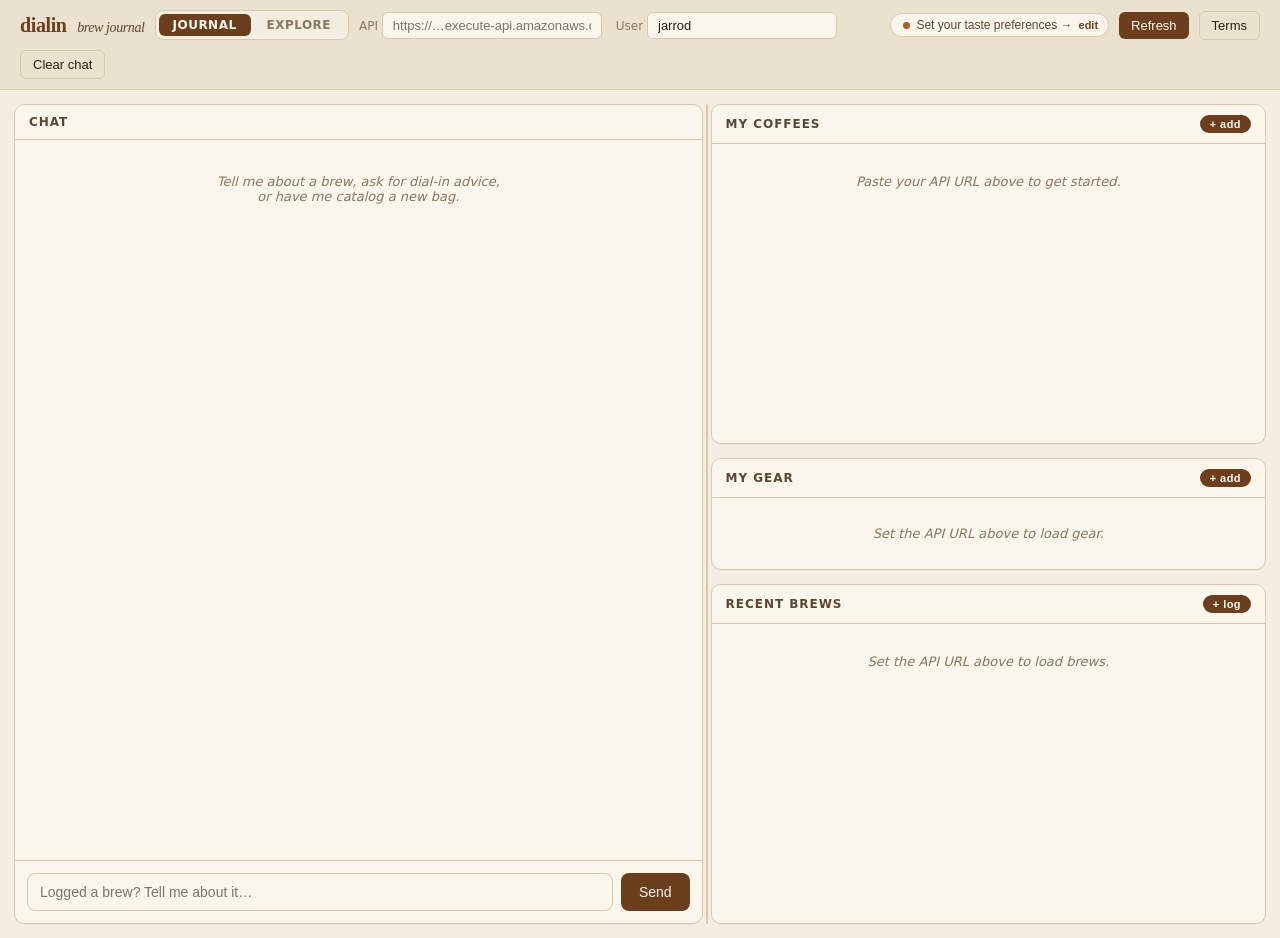
==== commit 86e4ed5a: "Enhance location handling and UI for roasters and cafes - Added state field to roaster and cafe crea" ====
--- a/web/index.html
+++ b/web/index.html
@@ -9,11 +9,24 @@
       /* ── journal-specific layout ───────────────────────────────────────── */
       main {
         display: grid;
-        grid-template-columns: 1.2fr 1fr;
-        gap: 14px; padding: 14px;
+        grid-template-columns: var(--col-left, 55%) 8px 1fr;
+        column-gap: 0; row-gap: 14px; padding: 14px;
         height: calc(100vh - 52px);
       }
       .col { display: flex; flex-direction: column; gap: 14px; min-height: 0; }
+
+      /* ── column splitter ───────────────────────────────────────────────── */
+      .col-splitter {
+        cursor: col-resize; display: flex;
+        align-items: stretch; justify-content: center;
+        position: relative; touch-action: none;
+      }
+      .col-splitter::after {
+        content: ''; display: block; width: 2px; border-radius: 1px;
+        background: var(--line); transition: background .15s;
+      }
+      .col-splitter:hover::after,
+      .col-splitter.dragging::after { background: var(--accent); }
 
       /* chat */
       .messages {
@@ -181,8 +194,8 @@
       <span id="legacy-user-row" class="legacy-user-row">
         <label>User <input id="user-id" class="user" value="jarrod" /></label>
       </span>
+      <div class="grow"></div>
       <div id="clerk-auth-root" class="clerk-auth-root" style="display: none;"></div>
-      <div class="grow"></div>
       <button id="prefs-chip" class="prefs-chip" type="button" title="Edit preferences">
         <span class="dot"></span>
         <span class="text" id="prefs-chip-text">Set your taste preferences →</span>
@@ -202,6 +215,8 @@
           <button id="send" type="submit">Send</button>
         </form>
       </section>
+
+      <div class="col-splitter" id="col-splitter"></div>
 
       <div class="col">
         <section class="panel" style="flex: 1 1 0; min-height: 120px;">
@@ -1246,7 +1261,10 @@
           _onboardExchanges++;
           updateDots(_onboardExchanges);
 
-          // After final exchange, also refresh the prefs chip
+          // Bot may have created roasters/cafes/equipment — refresh sidebar
+          await loadRoasters();
+          await loadCoffees();
+          loadEquipment();
           if (_onboardExchanges >= ONBOARD_QUESTIONS) loadPreferences();
         } catch (err) {
           typing.remove();
@@ -1266,7 +1284,7 @@
         );
         if (visible.length) saveChat(visible);
         renderChat();
-        loadPreferences();
+        loadAll();
       }
 
       onboardDone.addEventListener("click", finishOnboarding);
@@ -1295,6 +1313,47 @@
 
       renderChat();
       loadAll();
+
+      // ── column splitter drag ───────────────────────────────────────────────
+      (function () {
+        const STORAGE_KEY = "journal-col-left";
+        const mainEl    = document.querySelector("main");
+        const splitter  = document.getElementById("col-splitter");
+
+        const saved = localStorage.getItem(STORAGE_KEY);
+        if (saved) mainEl.style.setProperty("--col-left", saved);
+
+        splitter.addEventListener("mousedown", (e) => {
+          e.preventDefault();
+          splitter.classList.add("dragging");
+          document.body.style.cursor    = "col-resize";
+          document.body.style.userSelect = "none";
+
+          function onMove(e) {
+            const rect     = mainEl.getBoundingClientRect();
+            const pad      = 14;
+            const splitW   = 8;
+            const contentW = rect.width - pad * 2;
+            const mouseX   = e.clientX - rect.left - pad;
+            const minPx    = 260;
+            const maxPx    = contentW - splitW - 260;
+            const clamped  = Math.max(minPx, Math.min(maxPx, mouseX));
+            mainEl.style.setProperty("--col-left", (clamped / contentW * 100).toFixed(2) + "%");
+          }
+
+          function onUp() {
+            splitter.classList.remove("dragging");
+            document.body.style.cursor     = "";
+            document.body.style.userSelect = "";
+            localStorage.setItem(STORAGE_KEY, mainEl.style.getPropertyValue("--col-left") || "55%");
+            window.removeEventListener("mousemove", onMove);
+            window.removeEventListener("mouseup",   onUp);
+          }
+
+          window.addEventListener("mousemove", onMove);
+          window.addEventListener("mouseup",   onUp);
+        });
+      })();
     </script>
   </body>
 </html>
--- a/web/shared.css
+++ b/web/shared.css
@@ -27,6 +27,24 @@
   display: flex;
   align-items: center;
   gap: 8px;
+  flex-shrink: 0;
+}
+.clerk-sign-in-btn {
+  background: transparent;
+  border: 1px solid var(--line);
+  color: var(--ink);
+  padding: 6px 12px;
+  border-radius: 6px;
+  cursor: pointer;
+  font-size: 13px;
+  white-space: nowrap;
+}
+.clerk-sign-in-btn:hover {
+  background: var(--paper);
+}
+.clerk-user-mount {
+  display: flex;
+  align-items: center;
   min-height: 32px;
 }
 .legacy-user-row {
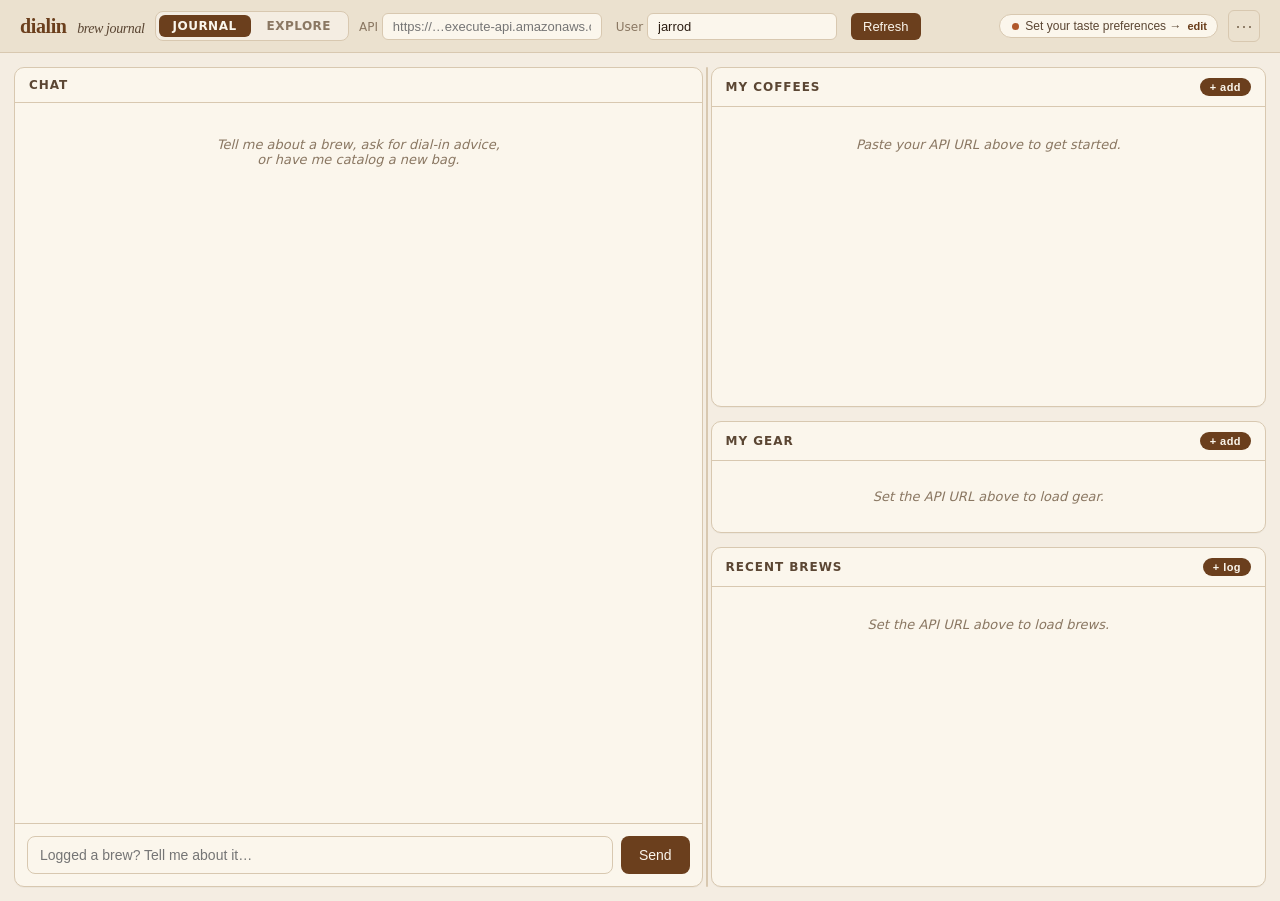
==== commit 8eca4960: "Add streaming chat UI, Clerk sign-in, and fix production auth docs. Wire SSE streaming client, Clerk" ====
--- a/web/index.html
+++ b/web/index.html
@@ -4,7 +4,7 @@
     <meta charset="utf-8" />
     <meta name="viewport" content="width=device-width, initial-scale=1" />
     <title>dialin · journal</title>
-    <link rel="stylesheet" href="shared.css" />
+    <link rel="stylesheet" href="shared.css?v=16" />
     <style>
       /* ── journal-specific layout ───────────────────────────────────────── */
       main {
@@ -45,6 +45,32 @@
       .bubble.bot code { background: var(--bg-2); border-radius: 3px; padding: 1px 4px; font-size: 12px; font-family: monospace; }
       .bubble small { display: block; color: var(--muted); font-size: 11px; margin-top: 4px; }
       .bubble.bot strong { font-weight: 600; }
+      .feedback-controls { margin-top: 6px; }
+      .feedback-btn {
+        background: none; border: none; color: var(--muted); font-size: 11px;
+        cursor: pointer; padding: 2px 0; opacity: 0;
+        transition: opacity 0.15s;
+      }
+      .bubble.bot:hover .feedback-btn { opacity: 1; }
+      .feedback-btn:hover { color: var(--accent); text-decoration: underline; }
+      .feedback-form { margin-top: 6px; }
+      .feedback-comment {
+        width: 100%; font-size: 12px; border: 1px solid var(--line); border-radius: 6px;
+        padding: 6px 8px; resize: vertical; font-family: inherit;
+      }
+      .feedback-actions { display: flex; gap: 6px; margin-top: 4px; }
+      .feedback-actions button {
+        font-size: 11px; padding: 3px 10px; border-radius: 4px; cursor: pointer; border: 1px solid var(--line);
+      }
+      .feedback-submit { background: var(--accent); color: var(--paper); border-color: var(--accent); }
+      .feedback-submit:disabled { opacity: 0.5; cursor: not-allowed; }
+      .feedback-cancel { background: var(--paper); }
+      .feedback-thanks { font-size: 11px; color: var(--muted); font-style: italic; }
+      .bubble.thinking {
+        color: var(--muted); font-size: 13px; font-style: italic;
+      }
+      .bubble.streaming { color: var(--ink); font-size: 14px; font-style: normal; }
+      .bubble.streaming .streaming-body p:last-child { margin-bottom: 0; }
       .composer {
         display: flex; gap: 8px; padding: 12px; border-top: 1px solid var(--line);
       }
@@ -91,6 +117,7 @@
       .brew-row .when { color: var(--muted); font-variant-numeric: tabular-nums; font-size: 12px; padding-top: 2px; }
       .brew-row .what { display: flex; flex-direction: column; gap: 2px; }
       .brew-row .what .top { display: flex; gap: 8px; align-items: baseline; flex-wrap: wrap; }
+      .brew-row .coffee { font-weight: 600; color: var(--ink); font-size: 13px; }
       .brew-row .method {
         background: var(--accent); color: var(--paper); padding: 1px 8px;
         border-radius: 999px; font-size: 11px; font-weight: 600; letter-spacing: 0.04em;
@@ -190,9 +217,13 @@
         <a href="index.html" class="active">journal</a>
         <a href="explore.html">explore</a>
       </nav>
-      <label>API <input id="api-base" placeholder="https://…execute-api.amazonaws.com" /></label>
-      <span id="legacy-user-row" class="legacy-user-row">
-        <label>User <input id="user-id" class="user" value="jarrod" /></label>
+      <button type="button" id="dev-chrome-toggle" class="ghost header-gear" title="Developer settings" hidden aria-expanded="false" aria-controls="dev-chrome">⚙</button>
+      <span id="dev-chrome" class="dev-chrome">
+        <label>API <input id="api-base" placeholder="https://…execute-api.amazonaws.com" /></label>
+        <span id="legacy-user-row" class="legacy-user-row">
+          <label>User <input id="user-id" class="user" value="jarrod" /></label>
+        </span>
+        <button id="refresh">Refresh</button>
       </span>
       <div class="grow"></div>
       <div id="clerk-auth-root" class="clerk-auth-root" style="display: none;"></div>
@@ -201,10 +232,19 @@
         <span class="text" id="prefs-chip-text">Set your taste preferences →</span>
         <span class="edit">edit</span>
       </button>
-      <button id="refresh">Refresh</button>
-      <button type="button" id="glossary-btn" class="ghost">Terms</button>
-      <button id="reset" class="ghost">Clear chat</button>
+      <div class="header-more">
+        <button type="button" id="header-more-btn" class="ghost header-more-btn" aria-expanded="false" aria-haspopup="true" aria-controls="header-more-menu" title="More">⋯</button>
+        <div id="header-more-menu" class="header-more-menu" hidden role="menu">
+          <button type="button" id="glossary-btn" role="menuitem">Terms</button>
+          <button type="button" id="reset" role="menuitem">Clear chat</button>
+        </div>
+      </div>
     </header>
+
+    <div id="signed-out-banner" class="signed-out-banner" hidden>
+      <p>Your specialty coffee journal — sign in to load coffees, dial-ins, and chat.</p>
+      <button type="button" class="signed-out-signin" data-open-signin>Sign in</button>
+    </div>
 
     <main>
       <section class="panel">
@@ -253,6 +293,17 @@
           <label>Coffee name<input name="name" required placeholder="Wote Ethiopia" /></label>
           <label>Origin<input name="origin" placeholder="Ethiopia" /></label>
           <label>Process<input name="process" placeholder="washed" /></label>
+          <label>Roast level
+            <select name="roastLevel">
+              <option value="">—</option>
+              <option value="ultralight">ultralight</option>
+              <option value="light">light</option>
+              <option value="medium-light">medium-light</option>
+              <option value="medium">medium</option>
+              <option value="medium-dark">medium-dark</option>
+              <option value="dark">dark</option>
+            </select>
+          </label>
           <label>Roast date<input name="roastDate" type="date" /></label>
           <label>Bag weight (g)<input name="weightG" type="number" step="1" min="0" /></label>
           <label class="full">Notes<textarea name="notes" placeholder="flavor notes from the bag…"></textarea></label>
@@ -472,8 +523,8 @@
 
     <div id="toast" class="toast"></div>
 
-    <script src="dialin-config.js"></script>
-    <script src="shared.js?v=8"></script>
+    <script src="dialin-config.js?v=16"></script>
+    <script src="shared.js?v=16"></script>
     <script>
       // ── DOM refs ──────────────────────────────────────────────────────────
       const apiInput    = document.getElementById("api-base");
@@ -523,17 +574,25 @@
         localStorage.setItem(chatStorageKey(), JSON.stringify(trimChatHistory(history)));
       }
 
+      let _lastUserText = "";
+
       function addBubble(role, text) {
         const div = document.createElement("div");
         div.className = "bubble " + (role === "USER" ? "user" : "bot");
-        if (role === "BOT") renderMarkdown(div, text);
-        else div.textContent = text;
+        if (role === "BOT") {
+          renderMarkdown(div, text);
+          attachFeedbackControls(div, _lastUserText, text);
+        } else {
+          div.textContent = text;
+          _lastUserText = text;
+        }
         messagesEl.appendChild(div);
         messagesEl.scrollTop = messagesEl.scrollHeight;
       }
 
       function renderChat() {
         messagesEl.innerHTML = "";
+        _lastUserText = "";
         const hist = loadChat();
         if (!hist.length) {
           messagesEl.innerHTML =
@@ -541,6 +600,33 @@
           return;
         }
         hist.forEach((m) => addBubble(m.role, m.text));
+      }
+
+      // Rotating copy while a chat turn is in flight — shared helper in shared.js
+      // (also used on explore). Streaming can override the label / swap to live text.
+      function showChatThinking() {
+        const div = document.createElement("div");
+        div.className = "bubble bot thinking";
+        messagesEl.appendChild(div);
+        messagesEl.scrollTop = messagesEl.scrollHeight;
+        const status = startThinkingStatus(div);
+        return {
+          el: div,
+          stop: status.stop,
+          setLabel: status.setLabel,
+          setStreamingText(text) {
+            status.stop();
+            if (!div.classList.contains("streaming")) {
+              div.classList.remove("thinking");
+              div.classList.add("streaming");
+              div.innerHTML = '<div class="streaming-body"></div>';
+            }
+            const body = div.querySelector(".streaming-body");
+            body.innerHTML = "";
+            renderMarkdown(body, text);
+            messagesEl.scrollTop = messagesEl.scrollHeight;
+          },
+        };
       }
 
       composer.addEventListener("submit", async (e) => {
@@ -551,18 +637,65 @@
         addBubble("USER", text);
         msgInput.value = "";
         sendBtn.disabled = true;
+        const thinking = showChatThinking();
+        let streamedText = "";
         try {
-          const data = await api("/chat", {
-            method: "POST",
-            body: authedJsonBody(withClientTimezone({ message: text, history })),
-          });
+          const payload = authedJsonPayload(withClientTimezone({ message: text, history }));
+
+          let data = null;
+          let streamed = false;
+          try {
+            streamed = await streamChat(payload, {
+              onStatus: (s) => thinking.setLabel(s.label || "working…"),
+              onDelta: (chunk) => {
+                streamedText += chunk;
+                thinking.setStreamingText(streamedText);
+              },
+              onDone: (d) => { data = d; },
+              onError: (d) => { throw new Error(d?.error || "stream failed"); },
+            });
+          } catch (streamErr) {
+            console.warn("[dialin] stream failed, falling back to /chat:", streamErr);
+            if (streamedText) throw streamErr;
+            toast("Stream unavailable — using standard chat", true);
+            streamed = false;
+          }
+
+          if (streamed && !data) {
+            if (streamedText) throw new Error("stream ended unexpectedly");
+            console.warn("[dialin] stream ended without done event — falling back");
+            toast("Stream unavailable — using standard chat", true);
+            streamed = false;
+          }
+
+          if (!streamed) {
+            data = await api("/chat", {
+              method: "POST",
+              body: JSON.stringify(payload),
+            });
+          }
+
           if (data.history) saveChat(data.history);
           else saveChat([...history, { role: "USER", text }, { role: "BOT", text: data.reply }]);
-          addBubble("BOT", data.reply || "(no reply)");
+          thinking.stop();
+          // If we already streamed the reply into this bubble, keep it (attach feedback)
+          // instead of tearing it down and re-adding — that's the visible "live" path.
+          if (streamed && streamedText) {
+            thinking.el.classList.remove("thinking", "streaming");
+            thinking.el.classList.add("bot");
+            thinking.el.innerHTML = "";
+            renderMarkdown(thinking.el, streamedText || data.reply || "(no reply)");
+            attachFeedbackControls(thinking.el, text, streamedText || data.reply || "");
+          } else {
+            thinking.el.remove();
+            addBubble("BOT", data.reply || "(no reply)");
+          }
           await loadRoasters();
           await loadCoffees();
           loadEquipment(); loadBrews();
         } catch (err) {
+          thinking.stop();
+          thinking.el.remove();
           addBubble("BOT", "[error] " + err.message);
         } finally {
           sendBtn.disabled = false;
@@ -590,12 +723,16 @@
 
       async function loadCoffees() {
         if (!apiInput.value.trim()) return;
+        if (needsSignIn()) {
+          renderSignedOutEmpty(coffeeListEl, "coffees");
+          return;
+        }
         try {
           const data = await api(withLegacyUserQuery("/coffees"));
           renderCoffees(data.coffees || []);
           fillCoffeeSelect(data.coffees || []);
         } catch (err) {
-          coffeeListEl.innerHTML = `<div class="empty">${err.message}</div>`;
+          renderJournalLoadError(coffeeListEl, err, "coffees");
         }
       }
 
@@ -620,6 +757,7 @@
             <div class="meta">
               ${c.origin ? `<span>${escapeHtml(c.origin)}</span>` : ""}
               ${c.process ? `<span>${escapeHtml(c.process)}</span>` : ""}
+              ${c.roastLevel ? `<span>${escapeHtml(c.roastLevel)} roast</span>` : ""}
               ${ds != null ? `<span>${ds}d since roast</span>` : ""}
             </div>
             <div class="actions">
@@ -667,13 +805,24 @@
       }
 
       // ── brews ─────────────────────────────────────────────────────────────
+      function brewCoffeeLabel(b) {
+        const name = (b.coffeeName || "").trim();
+        if (!name) return "";
+        const roaster = (b.coffeeRoaster || "").trim();
+        return roaster ? `${name} — ${roaster}` : name;
+      }
+
       async function loadBrews() {
         if (!apiInput.value.trim()) return;
+        if (needsSignIn()) {
+          renderSignedOutEmpty(brewsEl, "brews");
+          return;
+        }
         try {
           const data = await api(withLegacyUserQuery("/brews", "limit=20"));
           renderBrews(data.brews || []);
         } catch (err) {
-          brewsEl.innerHTML = `<div class="empty">${err.message}</div>`;
+          renderJournalLoadError(brewsEl, err, "brews");
         }
       }
 
@@ -694,11 +843,13 @@
             b.grind ? `grind ${b.grind}` : "",
           ].filter(Boolean).join("  ·  ");
 
+          const coffee = brewCoffeeLabel(b);
           const row = document.createElement("div");
           row.className = "brew-row";
           row.innerHTML = `
             <div class="when">${fmtTime(b.createdAt)}</div>
             <div class="what">
+              ${coffee ? `<div class="coffee">${escapeHtml(coffee)}</div>` : ""}
               <div class="top">
                 <span class="method">${escapeHtml(b.method)}</span>
                 <span class="params">${escapeHtml(params)}</span>
@@ -766,7 +917,7 @@
 
       // ── roasters (silent — only for coffee form dropdown) ─────────────────
       async function loadRoasters() {
-        if (!apiInput.value.trim()) return;
+        if (!apiInput.value.trim() || needsSignIn()) return;
         try {
           const data = await api(withLegacyUserQuery("/roasters"));
           _roasterCache = data.roasters || [];
@@ -817,13 +968,17 @@
 
       async function loadEquipment() {
         if (!apiInput.value.trim()) return;
+        if (needsSignIn()) {
+          renderSignedOutEmpty(equipListEl, "gear");
+          return;
+        }
         try {
           const data = await api(withLegacyUserQuery("/equipment"));
           _equipmentCache = data.equipment || [];
           renderEquipment(_equipmentCache);
           fillEquipSelects(_equipmentCache);
         } catch (err) {
-          equipListEl.innerHTML = `<div class="empty">${err.message}</div>`;
+          renderJournalLoadError(equipListEl, err, "gear");
         }
       }
 
@@ -939,6 +1094,10 @@
 
       async function loadPreferences() {
         if (!apiInput.value.trim()) return;
+        if (needsSignIn()) {
+          document.getElementById("prefs-chip-text").textContent = "Sign in to set preferences →";
+          return;
+        }
         try {
           const data = await api(withLegacyUserQuery("/profile"));
           renderPrefsChip(data.profile || {});
@@ -964,7 +1123,7 @@
       }
 
       document.getElementById("prefs-chip").addEventListener("click", async () => {
-        if (!apiInput.value.trim()) return;
+        if (!apiInput.value.trim() || needsSignIn()) return;
         try {
           const data = await api(withLegacyUserQuery("/profile"));
           const p = data.profile || {};
@@ -1301,6 +1460,12 @@
           brewsEl.innerHTML      = '<div class="empty">Set the API URL above to load brews.</div>';
           return;
         }
+        if (needsSignIn()) {
+          renderSignedOutEmpty(coffeeListEl, "coffees");
+          renderSignedOutEmpty(equipListEl, "gear");
+          renderSignedOutEmpty(brewsEl, "brews");
+          return;
+        }
         (async () => {
           await loadRoasters();
           await loadCoffees();
@@ -1312,6 +1477,7 @@
       }
 
       renderChat();
+      // Auth-aware first paint: show Sign-in empties immediately; real loads come from initSharedInputs.
       loadAll();
 
       // ── column splitter drag ───────────────────────────────────────────────
--- a/web/shared.css
+++ b/web/shared.css
@@ -30,17 +30,19 @@
   flex-shrink: 0;
 }
 .clerk-sign-in-btn {
-  background: transparent;
-  border: 1px solid var(--line);
-  color: var(--ink);
-  padding: 6px 12px;
+  background: var(--accent);
+  border: none;
+  color: var(--paper);
+  padding: 6px 14px;
   border-radius: 6px;
   cursor: pointer;
   font-size: 13px;
+  font-weight: 600;
   white-space: nowrap;
+  letter-spacing: 0.01em;
 }
 .clerk-sign-in-btn:hover {
-  background: var(--paper);
+  background: var(--accent-2);
 }
 .clerk-user-mount {
   display: flex;
@@ -50,6 +52,30 @@
 .legacy-user-row {
   display: inline-flex;
   align-items: center;
+}
+
+.header-gear {
+  width: 32px;
+  min-width: 32px;
+  padding: 6px 0 !important;
+  font-size: 15px !important;
+  line-height: 1;
+  color: var(--muted) !important;
+}
+.header-gear.is-active,
+.header-gear[aria-expanded="true"] {
+  color: var(--accent) !important;
+  border-color: var(--accent) !important;
+  background: var(--paper) !important;
+}
+.dev-chrome {
+  display: inline-flex;
+  align-items: center;
+  gap: 10px;
+  flex-wrap: wrap;
+}
+.dev-chrome[hidden] {
+  display: none !important;
 }
 
 header {
@@ -80,6 +106,98 @@
   background: transparent; border: 1px solid var(--line); color: var(--ink);
 }
 
+.header-more {
+  position: relative;
+  flex-shrink: 0;
+}
+.header-more-btn {
+  width: 32px;
+  min-width: 32px;
+  padding: 6px 0 !important;
+  font-size: 18px !important;
+  line-height: 1;
+  letter-spacing: 0.02em;
+  color: var(--muted) !important;
+}
+.header-more-menu {
+  position: absolute;
+  right: 0;
+  top: calc(100% + 6px);
+  z-index: 40;
+  min-width: 160px;
+  background: var(--paper);
+  border: 1px solid var(--line);
+  border-radius: 8px;
+  box-shadow: 0 10px 28px rgba(43, 29, 18, 0.12);
+  padding: 4px;
+  display: flex;
+  flex-direction: column;
+  gap: 2px;
+}
+.header-more-menu[hidden] {
+  display: none !important;
+}
+.header-more-menu button {
+  background: transparent !important;
+  color: var(--ink) !important;
+  border: none !important;
+  text-align: left;
+  padding: 8px 12px !important;
+  border-radius: 6px;
+  font-size: 13px;
+  font-weight: 500;
+  width: 100%;
+}
+.header-more-menu button:hover {
+  background: var(--bg-2) !important;
+}
+
+.signed-out-banner {
+  display: flex;
+  align-items: center;
+  justify-content: space-between;
+  gap: 16px;
+  flex-wrap: wrap;
+  margin: 0;
+  padding: 12px 20px;
+  background: linear-gradient(180deg, var(--paper), var(--bg-2));
+  border-bottom: 1px solid var(--line);
+  color: var(--ink-2);
+}
+.signed-out-banner[hidden] {
+  display: none !important;
+}
+.signed-out-banner p {
+  margin: 0;
+  font-size: 14px;
+  line-height: 1.4;
+  font-family: ui-serif, Georgia, "Times New Roman", serif;
+  max-width: 40rem;
+}
+.signed-out-banner .signed-out-signin {
+  background: var(--accent);
+  color: var(--paper);
+  border: none;
+  padding: 7px 16px;
+  border-radius: 6px;
+  font-size: 13px;
+  font-weight: 600;
+  cursor: pointer;
+  flex-shrink: 0;
+}
+.signed-out-banner .signed-out-signin:hover {
+  background: var(--accent-2);
+}
+
+body.signed-out .prefs-chip,
+body.signed-out .panel h2 .tiny {
+  display: none !important;
+}
+body.signed-out .ask-strip {
+  opacity: 0.55;
+  pointer-events: none;
+}
+
 /* ── nav tabs ─────────────────────────────────────────────────────────── */
 .page-nav {
   display: flex; gap: 2px;
@@ -135,6 +253,10 @@
 .empty {
   color: var(--muted); font-size: 13px; padding: 20px;
   text-align: center; font-style: italic;
+}
+.signed-out-empty {
+  font-style: italic;
+  padding: 24px 16px;
 }
 
 /* ── places list (explore page) — place-row styles live in explore.html ── */
@@ -334,3 +456,22 @@
 .glossary-empty.error {
   color: var(--bad);
 }
+
+/* ── thinking / loading status (journal chat + explore ask) ─────────────── */
+.thinking-status-row {
+  display: inline-flex;
+  align-items: center;
+  gap: 8px;
+}
+.thinking-dots { display: inline-flex; gap: 3px; }
+.thinking-dots span {
+  width: 5px; height: 5px; border-radius: 50%;
+  background: var(--muted); opacity: 0.35;
+  animation: thinking-pulse 1.1s infinite ease-in-out;
+}
+.thinking-dots span:nth-child(2) { animation-delay: 0.15s; }
+.thinking-dots span:nth-child(3) { animation-delay: 0.3s; }
+@keyframes thinking-pulse {
+  0%, 80%, 100% { opacity: 0.25; transform: scale(0.85); }
+  40% { opacity: 1; transform: scale(1.1); }
+}
